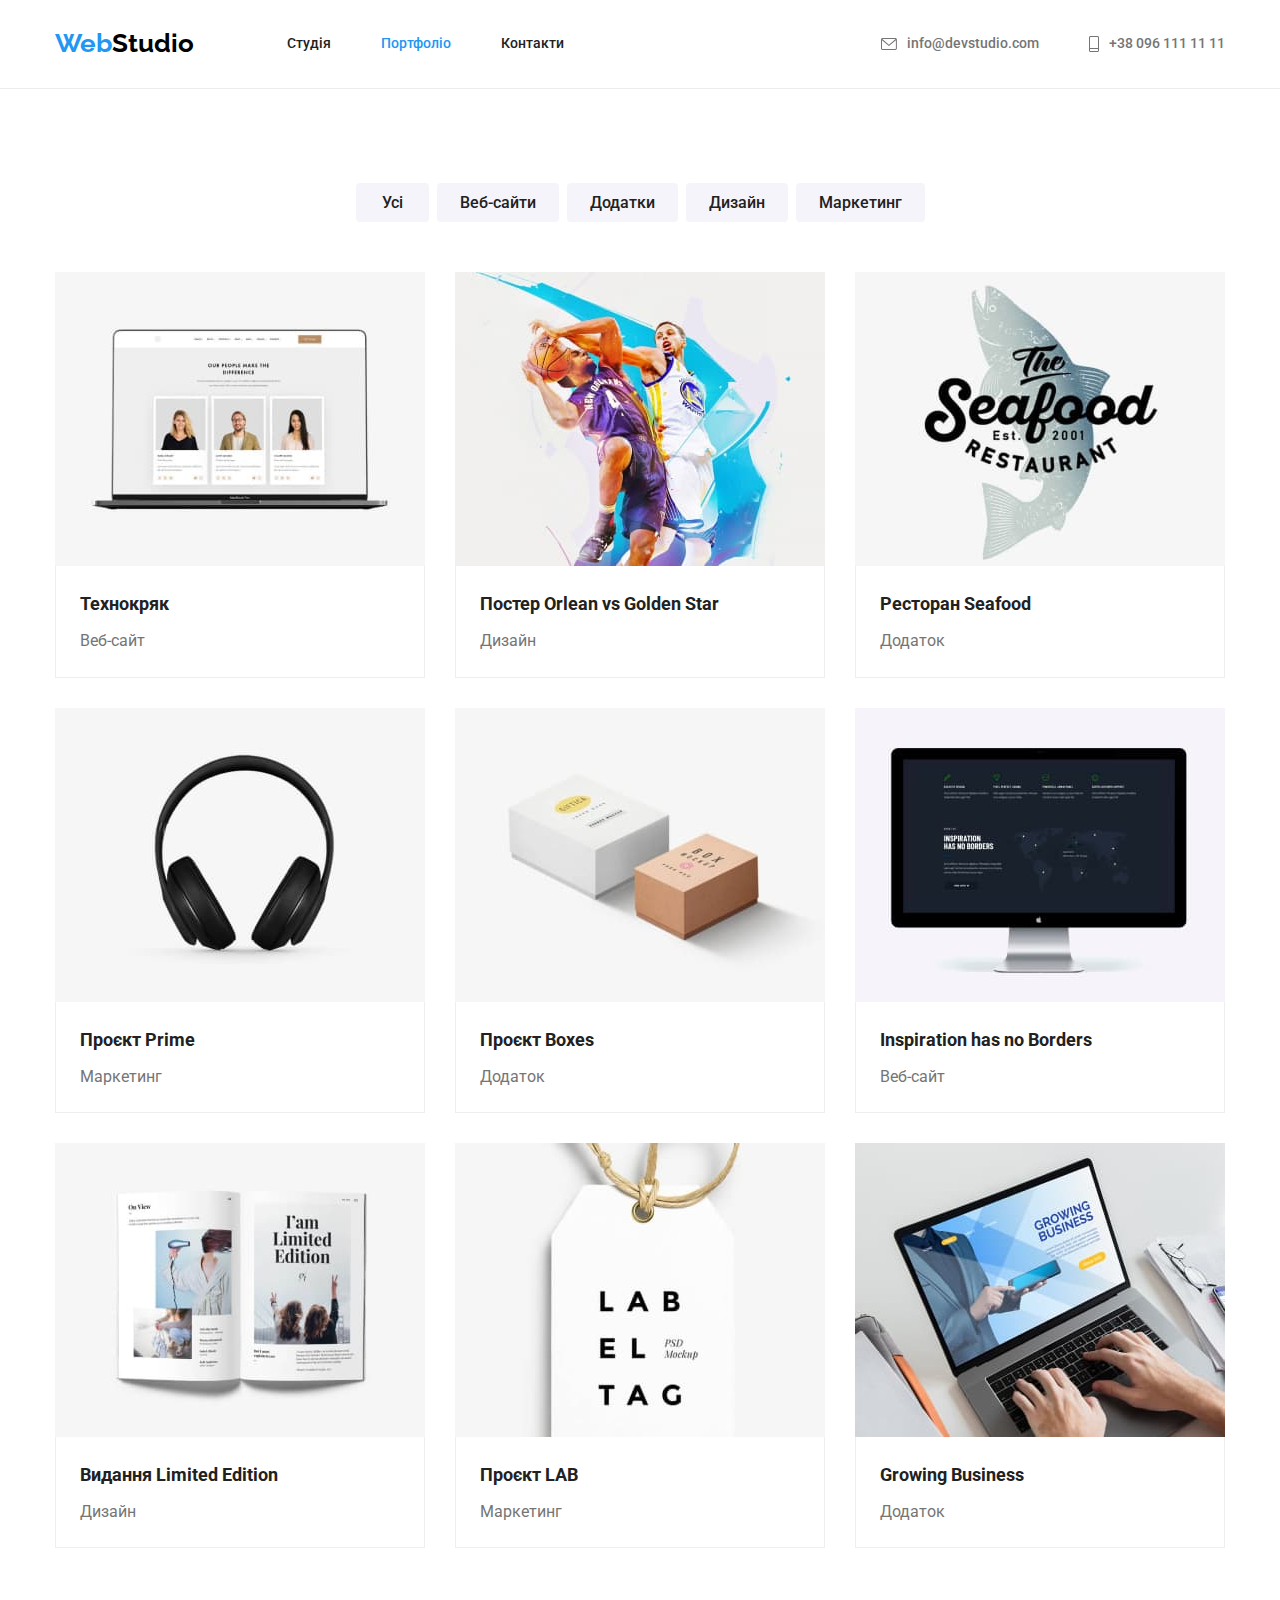
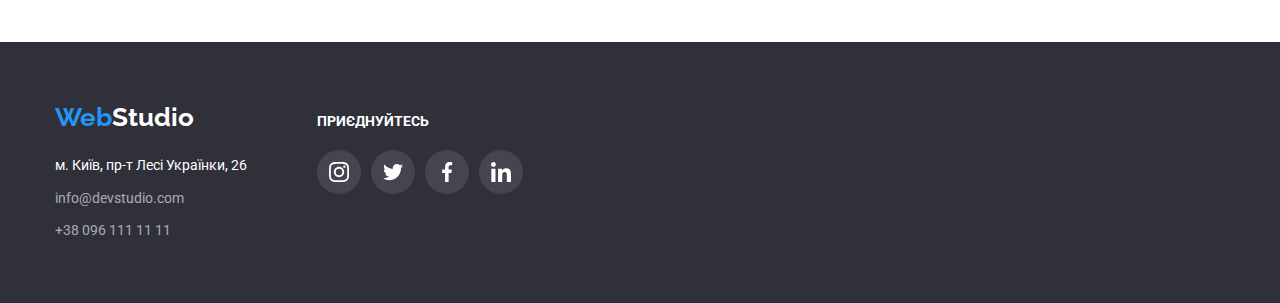
==== portfolio.html @ 83727e8a "new dz" ====
<!DOCTYPE html>
<html lang="uk">
  <head>
    <meta charset="UTF-8" />
    <meta http-equiv="X-UA-Compatible" content="IE=edge" />
    <meta name="viewport" content="width=device-width, initial-scale=1.0" />
    <link
      href="https://fonts.googleapis.com/css2?family=Raleway:wght@700&family=Roboto:wght@400;500;700;900&display=swap"
      rel="stylesheet"
    />
    <title>Document</title>
    <link
      rel="stylesheet"
      href="https://cdnjs.cloudflare.com/ajax/libs/modern-normalize/1.1.0/modern-normalize.min.css"
    />
    <link rel="stylesheet" href="./css/styles.css" />
  </head>
  <body>
    <header class="header">
      <div class="container heder-box">
        <nav class="nav-links">
          <a href="./index.html" class="logo header-logo" lang="en"
            >Web<span class="header-studio">Studio</span></a
          >
          <ul class="nav list">
            <li class="nav-item">
              <a href="./index.html" class="nav-link link">Студія</a>
            </li>
            <li class="nav-item">
              <a href="./portfolio.html" class="nav-link link current">Портфоліо</a>
            </li>
            <li class="nav-item last">
              <a href="#" class="nav-link link">Контакти</a>
            </li>
          </ul>
        </nav>
        <ul class="auth-nav list">
          <li class="auth-item">
            <a href="mailto:info@devstudio.com" class="header-emeil link"
              ><svg class="icon-emeil" width="16" height="12">
                <use href="./images/icons.svg#icon-konvert"></use></svg
              >info@devstudio.com</a
            >
          </li>
          <li class="auth-item-last">
            <a href="tel:+380961111111" class="header-tel link"
              ><svg class="icon-tel" width="10" height="16">
                <use href="./images/icons.svg#icon-Vector"></use></svg
              >+38 096 111 11 11</a
            >
          </li>
        </ul>
      </div>
    </header>

    <main>
      <section class="portfolio section">
        <div class="container">
          <h1 class="portfolio-title visually-hidden">Портфоліо</h1>
          <ul class="filter list">
            <li class="filter-item">
              <button type="button" class="filter-button">Усі</button>
            </li>
            <li class="filter-item">
              <button type="button" class="filter-button">Веб-сайти</button>
            </li>
            <li class="filter-item">
              <button type="button" class="filter-button">Додатки</button>
            </li>
            <li class="filter-item">
              <button type="button" class="filter-button">Дизайн</button>
            </li>
            <li class="filter-item">
              <button type="button" class="filter-button">Маркетинг</button>
            </li>
          </ul>
          <ul class="portfolio-links">
            <li class="portfolio-list">
              <a href="#" class="portfolio-link">
                <img
                  class="img"
                  src="./images/texnokr.jpg"
                  alt="Зображення двох жінок і одного чоловіка"
                  width="370"
                  height="294"
                />
                <div class="project">
                  <h2 class="project-title">Технокряк</h2>
                  <p class="project-text">Веб-сайт</p>
                </div>
              </a>
            </li>
            <li class="portfolio-list">
              <a href="#" class="portfolio-link">
                <img
                  class="img"
                  src="./images/poster.jpg"
                  alt="Два баскетболіста борються за м'яч"
                  width="370"
                  height="294"
                />
                <div class="project">
                  <h2 class="project-title">
                    Постер <span lang="en"> Orlean vs Golden Star</span>
                  </h2>
                  <p class="project-text">Дизайн</p>
                </div>
              </a>
            </li>
            <li class="portfolio-list">
              <a href="#" class="portfolio-link">
                <img
                  class="img"
                  src="./images/restor.jpg"
                  alt="Логотип ресторану риба"
                  width="370"
                  height="294"
                />
                <div class="project">
                  <h2 class="project-title">
                    Ресторан <span lang="en">Seafood</span>
                  </h2>
                  <p class="project-text">Додаток</p>
                </div>
              </a>
            </li>
            <li class="portfolio-list">
              <a href="#" class="portfolio-link">
                <img
                  class="img"
                  src="./images/prime.jpg"
                  alt="Бездротові чорні навушники"
                  width="370"
                  height="294"
                />
                <div class="project">
                  <h2 class="project-title">
                    Проєкт <span lang="en">Prime</span>
                  </h2>
                  <p class="project-text">Маркетинг</p>
                </div>
              </a>
            </li>
            <li class="portfolio-list">
              <a href="#" class="portfolio-link">
                <img
                  class="img"
                  src="./images/boxies.jpg"
                  alt="Дві коробки"
                  width="370"
                  height="294"
                />
                <div class="project">
                  <h2 class="project-title">
                    Проєкт <span lang="en">Boxes</span>
                  </h2>
                  <p class="project-text">Додаток</p>
                </div>
              </a>
            </li>
            <li class="portfolio-list">
              <a href="#" class="portfolio-link">
                <img
                  class="img"
                  src="./images/inspirat.jpg"
                  alt="Зображення карти світу на моніторі комп'ютера"
                  width="370"
                  height="294"
                />
                <div class="project">
                  <h2 class="project-title">
                    <span lang="en">Inspiration has no Borders</span>
                  </h2>
                  <p class="project-text">Веб-сайт</p>
                </div>
              </a>
            </li>
            <li class="portfolio-list">
              <a href="#" class="portfolio-link">
                <img
                  class="img"
                  src="./images/vudannja.jpg"
                  alt="Розгорнутий журнал"
                  width="370"
                  height="294"
                />
                <div class="project">
                  <h2 class="project-title">
                    Видання <span lang="en">Limited Edition</span>
                  </h2>
                  <p class="project-text">Дизайн</p>
                </div>
              </a>
            </li>
            <li class="portfolio-list">
              <a href="#" class="portfolio-link">
                <img
                  class="img"
                  src="./images/lab.jpg"
                  alt="Етикетка (бірка)"
                  width="370"
                  height="294"
                />
                <div class="project">
                  <h2 class="project-title">
                    Проєкт <span lang="en">LAB</span>
                  </h2>
                  <p class="project-text">Маркетинг</p>
                </div>
              </a>
            </li>
            <li class="portfolio-list">
              <a href="#" class="portfolio-link">
                <img
                  class="img"
                  src="./images/growing.jpg"
                  alt="Людина працює на ноутбуці"
                  width="370"
                  height="294"
                />
                <div class="project">
                  <h2 class="project-title">
                    <span lang="en">Growing Business</span>
                  </h2>
                  <p class="project-text">Додаток</p>
                </div>
              </a>
            </li>
          </ul>
        </div>
      </section>
    </main>

    <footer class="footer">
      <div class="container footer-flex">
        <div class="footer-contacts">
          <a href="./index.html" class="logo link" lang="en"
            >Web<span class="footer-studio">Studio</span></a
          >
          <address class="footer-address">
            <ul class="footer-list">
              <li class="address-item">
                <a
                  href="https://goo.gl/maps/CPtrU1FHBa2aNyZL9"
                  target="_blank"
                  rel="noopener noreferrer nofollow"
                  class="address-link"
                  >м. Київ, пр-т Лесі Українки, 26</a
                >
              </li>
              <li class="address-item">
                <a
                  href="mailto:info@devstudio.com"
                  class="footer-emeil footer-link"
                  >info@devstudio.com</a
                >
              </li>
              <li class="address-item">
                <a href="tel:+380961111111" class="footer-tel footer-link"
                  >+38 096 111 11 11</a
                >
              </li>
            </ul>
          </address>
        </div>
        <div class="net">
          <p class="net-title">Приєднуйтесь</p>
          <ul class="net-list">
            <li class="net-item">
              <a href="#" class="net-link">
                <svg class="icon-net" width="20px" height="20px">
                  <use href="./images/icons.svg#icon-instagram2"></use>
                </svg>
              </a>
            </li>
            <li class="net-item">
              <a href="#" class="net-link">
                <svg class="icon-net" width="20px" height="20px">
                  <use href="./images/icons.svg#icon-twitter1"></use>
                </svg>
              </a>
            </li>
            <li class="net-item">
              <a href="#" class="net-link">
                <svg class="icon-net" width="20px" height="20px">
                  <use href="./images/icons.svg#icon-facebook1"></use>
                </svg>
              </a>
            </li>
            <li class="net-item">
              <a href="#" class="net-link">
                <svg class="icon-net" width="20px" height="20px">
                  <use href="./images/icons.svg#icon-linkedin1"></use>
                </svg>
              </a>
            </li>
          </ul>
        </div>
      </div>
    </footer>
  </body>
</html>
---- css/styles.css ----
:root {
  --primary-text-color: #757575;
  --title-text-color: #212121;
  --secondary-text-color: #000000;
  --accent-color: #2196f3;
  --primary-background-color: #ffffff;
  --secondary-background-color: #2f303a;
  --section-background-color: #f5f4fa;
  --button-background-color: #188ce8;
  --footer-text-color: rgba(255, 255, 255, 0.6);
  --border-bottom: #ececec;
  --border-color: #eeeeee;
  --section-bc-cl: #f5f5f5;
  --net-background-color: rgba(255, 255, 255, 0.1);
  --inner-border: #afb1b8;
  --net-color: #afb1b8;
}

body {
  color: var(--primary-text-color);
  background-color: var(--primary-background-color);

  font-family: "Roboto", sans-serif;
  font-size: 14px;
  line-height: 1.7;
}

/*container*/
.container {
  width: 1200px;
  align-items: center;
  padding-left: 15px;
  padding-right: 15px;
  margin-left: auto;
  margin-right: auto;
}

.section {
  margin: 0;
  padding-top: 94px;
  padding-bottom: 94px;
}

h1,
h2,
h3,
p,
ul {
  margin: 0px;
  padding: 0px;
}

/*header*/
.header {
  background-color: var(--primary-background-color);
  border-bottom: 1px solid var(--border-bottom);
}

.heder-box {
  display: flex;
  justify-content: space-between;
  align-items: center;
  margin: auto;
}

/*logo*/
.logo {
  color: var(--accent-color);
  text-decoration: none;

  font-family: "Raleway", sans-serif;
  font-weight: 700;
  font-size: 26px;
  line-height: 1.19;
}

.header-logo {
  margin-right: 93px;
}

.header-studio {
  color: var(--secondary-text-color);
}

/*nav list*/
.nav {
  display: flex;
  margin-left: 0;
}

.list {
  list-style: none;
  padding: 0;
  margin: 0;
}

.nav-item {
  margin-right: 50px;
}

.nav-links {
  color: var(--title-text-color);
  font-weight: 500;
  line-height: 1.14;

  display: flex;
  justify-content: space-between;
  align-items: center;
}

.nav-link {
  display: flex;
  padding: 32px 0;
  color: var(--title-text-color);
  text-decoration: none;
}

.link {
  color: var(--title-text-color);
  text-decoration: none;
}

.link:hover {
  color: var(--accent-color);
}

.link:focus {
  color: var(--accent-color);
}

.link:active {
  color: var(--accent-color);
}

.link.current {
  color: var(--accent-color);
}

.auth-nav {
  display: flex;
  margin-left: auto;
}

.auth-item {
  margin-right: 50px;
}

.auth-item-last {
  margin-right: 0;
}

.header-emeil,
.header-tel {
  display: flex;
  align-items: center;
  color: var(--primary-text-color);
  font-weight: 500;
  padding: 32px 0;
}

.icon-emeil,
.icon-tel {
  margin-right: 10px;
  fill: currentColor;
}

/* hero */

.hero {
  max-width: 1600px;
  height: 600px;
  margin: 0 auto;
  background-color: var(--secondary-background-color);
  padding-top: 200px;
  padding-bottom: 200px;
  text-align: center;

  background-image: linear-gradient(
      to right,
      rgba(47, 48, 58, 0.4),
      rgba(47, 48, 58, 0.4)
    ),
    url("../images/hero.jpg");
  background-size: auto;
  background-position: center;
  background-repeat: no-repeat;
}

.hero-title {
  color: var(--primary-background-color);

  font-weight: 900;
  font-size: 44px;
  line-height: 1.36;

  text-transform: uppercase;

  padding: 0;
  margin: 0 auto 30px auto;
  width: 700px;
}

/* button */
.button {
  display: inline-block;
  border: 1px solid transparent;
  border-radius: 4px;
  padding: 10px 32px;
  min-width: 216px;

  background-color: var(--accent-color);
  color: var(--primary-background-color);

  font-weight: 700;
  font-size: 16px;
  line-height: 1.88;
  text-align: center;
}

.button {
  cursor: pointer;
}

.button:hover {
  background-color: var(--button-background-color);
}

.button:focus {
  background-color: var(--button-background-color);
}

.button:active {
  background-color: var(--button-background-color);
}

/*features*/
.features-list {
  display: flex;
}
.features-cards {
  width: 270px;
  height: 120px;
  display: flex;
  justify-content: center;
  align-items: center;
  background-color: var(--section-background-color);
  margin-bottom: 30px;
}

.features-list .features-item {
  min-width: 270px;
}

.features-item {
  margin-top: 0;
  margin-bottom: 0;
  margin-right: 30px;
}

.feature.list-title {
  color: var(--title-text-color);

  font-weight: 700;
  font-size: 14px;
  line-height: 1.14;
}

.list-title {
  color: var(--title-text-color);

  text-transform: uppercase;
  margin-bottom: 10px;
  font-size: 14px;
}

/*works*/
.works {
  padding-top: 0;
}

.works-list {
  display: flex;
}

.img {
  display: block;
  max-width: 100%;
  height: auto;
}

.works-item {
  margin-top: 0;
  margin-bottom: 0;
  margin-right: 30px;
}

/*teame*/
.teame {
  background-color: var(--section-background-color);
}

.teame-list {
  display: flex;
}

.teame-item {
  background-color: var(--primary-background-color);
  width: 270px;
  list-style: none;
  margin-top: 0;
  margin-bottom: 0;
  margin-right: 30px;

  box-shadow: 0px 1px 3px rgba(0, 0, 0, 0.12), 0px 1px 1px rgba(0, 0, 0, 0.14),
    0px 2px 1px rgba(0, 0, 0, 0.2);
  border-radius: 0px 0px 4px 4px;
  border: 1px solid transparent;
}

.last {
  margin-right: 0;
}

.name {
  color: var(--title-text-color);

  font-weight: 500;
  font-size: 16px;
  line-height: 1.19;

  margin-top: 0;
  margin-bottom: 10px;
}

.profession {
  font-size: 16px;
  line-height: 1.19;

  margin-bottom: 0;
}

.team-container {
  width: 270px;
  text-align: center;
  padding: 30px;
}

.icon-list {
  display: flex;
  gap: 10px;
  margin-top: 16px;
}

.icon-item {
  list-style: none;
}

.icon-link {
  width: 44px;
  height: 44px;
  display: flex;
  justify-content: center;
  align-items: center;
  border-radius: 50%;
  background-color: var(--primary-background-color);
  color: var(--net-color);
}

.icon-net {
  fill: currentColor;
}

.icon-link:hover,
.icon-link:focus {
  color: var(--primary-background-color);
  background-color: var(--accent-color);
}

/*title h2*/
.title {
  color: var(--title-text-color);

  font-weight: 700;
  font-size: 36px;
  line-height: 1.17;
  text-align: center;
  margin-bottom: 50px;
}

/*clients*/
.clients {
  background-color: var(--primary-background-color);
}

.client-logo {
  display: flex;
  gap: 30px;
  justify-content: center;
}

.client-item {
  list-style: none;
  width: 170px;
  height: 92px;
}

.client-link {
  color: var(--net-color);
  display: flex;
  width: 100%;
  height: 100%;
  justify-content: center;
  align-items: center;
  border-radius: 4px;
  border: 1px solid var(--inner-border);
}

.icon-client {
  fill: currentColor;
}

.client-link:hover,
.client-link:focus {
  color: var(--accent-color);
  border: 1px solid var(--accent-color);
}

/*Приховані заголовки*/
.visually-hidden {
  position: absolute;
  white-space: nowrap;
  width: 1px;
  height: 1px;
  overflow: hidden;
  border: 0;
  padding: 0;
  clip: rect(0 0 0 0);
  clip-path: inset(50%);
  margin: -1px;
}

/*net*/
.net-title {
  color: var(--primary-background-color);
  text-transform: uppercase;
  font-family: "Roboto", sans-serif;
  font-weight: 700;
  font-size: 14px;
  line-height: calc(16.41/14);
}

.net-list {
  display: flex;
  gap: 10px;
  margin-top: 20px;
}

.net-item {
  list-style: none;
}

.net-link {
  width: 44px;
  height: 44px;
  display: flex;
  justify-content: center;
  align-items: center;
  border-radius: 50%;
  background-color: var(--net-background-color);
  color: var(--primary-background-color);
}

.net-link:hover,
.net-link:focus {
  background-color: var(--accent-color);
}

/*footer*/
.footer {
  background-color: var(--secondary-background-color);
  padding-top: 60px;
  padding-bottom: 60px;
}

.footer-flex {
  display: flex;
  gap: 70px;
  align-items: baseline;
}

.lists {
  margin-top: 60px;
  margin-bottom: 60px;
}

.logo {
  color: var(--accent-color);
  text-decoration: none;
}

.footer-studio {
  color: var(--primary-background-color);
}

.footer-list {
  list-style: none;
}

.address-link {
  color: var(--primary-background-color);
  font-family: "Roboto", sans-serif;
  font-style: normal;
  font-weight: 400;
  font-size: 14px;
  line-height: 1.7;
  text-decoration: none;
}

.footer-link {
  color: var(--footer-text-color);
  font-style: normal;
  text-decoration: none;
}
.footer-emeil:hover,
.footer-tel:hover {
  color: var(--footer-text-color);
}

.footer-emeil:hover,
.footer-tel:hover {
  color: var(--accent-color);
}

.footer-emeil:focus,
.footer-tel:focus {
  color: var(--accent-color);
}

.address-item:not(:first-child) {
  margin-top: 9px;
}

.footer-address {
  margin-top: 20px;
}

/*portfolio.html*/
.portfolio {
  margin: 0;
}

.filter {
  display: flex;
  gap: 8px;
  justify-content: center;
  margin-bottom: 50px;
}

/*button portfolio*/
.filter-button {
  display: inline;
  border: 1px solid transparent;
  border-radius: 4px;
  padding: 6px 22px;
  min-width: 73px;

  background-color: var(--section-background-color);
  color: var(--title-text-color);

  font-family: inherit;
  font-weight: 500;
  font-size: 16px;
  line-height: 1.6;
}

.filter-button {
  cursor: pointer;
}

.filter-button:hover {
  background-color: var(--accent-color);
  color: var(--primary-background-color);

  box-shadow: 0px 2px rgba(0, 0, 0, 0.12), 0px 1px rgba(0, 0, 0, 0.08), 0px
    3px rgba(0, 0, 0, 0.1);
}

.filter-button:focus {
  background-color: var(--accent-color);
  color: var(--primary-background-color);

  box-shadow: 0px 2px rgba(0, 0, 0, 0.12), 0px 1px rgba(0, 0, 0, 0.08), 0px
  3px rgba(0, 0, 0, 0.1);
}
.filter-button:active {
  background-color: var(--accent-color);
  color: var(--primary-background-color);
}

.current.button {
  font-family: inherit;
  font-weight: 500;
  font-size: 16px;
  line-height: 1.6;
}

.portfolio-links {
  list-style: none;

  display: flex;
  flex-wrap: wrap;
  margin-right: -30px;
  margin-bottom: -30px;
}

/*.portfolio.link {

 }

 .portfolio.link:hover {
    
}

 .portfolio.link:focus {
    
}

.portfolio.link:active {
    
}*/

.filter-item {
  margin: 0;
}

.portfolio-list {
  margin-right: 30px;
  margin-bottom: 30px;
}

.portfolio-link {
  display: block;
  color: var(--title-text-color);
  text-decoration: none;
}

.portfolio-link:hover,
.portfolio-link:focus {
  box-shadow: 0px 1px 1px rgba(0, 0, 0, 0.12), 0px 4px 4px rgba(0, 0, 0, 0.06),
    1px 4px 6px rgba(0, 0, 0, 0.16);
}

.portfolio-title {
}

.project {
  width: 370px;
  padding: 20px 24px;
  border: 1px solid var(--border-color);
  border-top: none;
}

.project-title {
  font-weight: 700;
  font-size: 18px;
  line-height: 2;
  margin-bottom: 4px;
}

.project-text {
  color: var(--primary-text-color);
  font-size: 16px;
  line-height: 1.89;
}
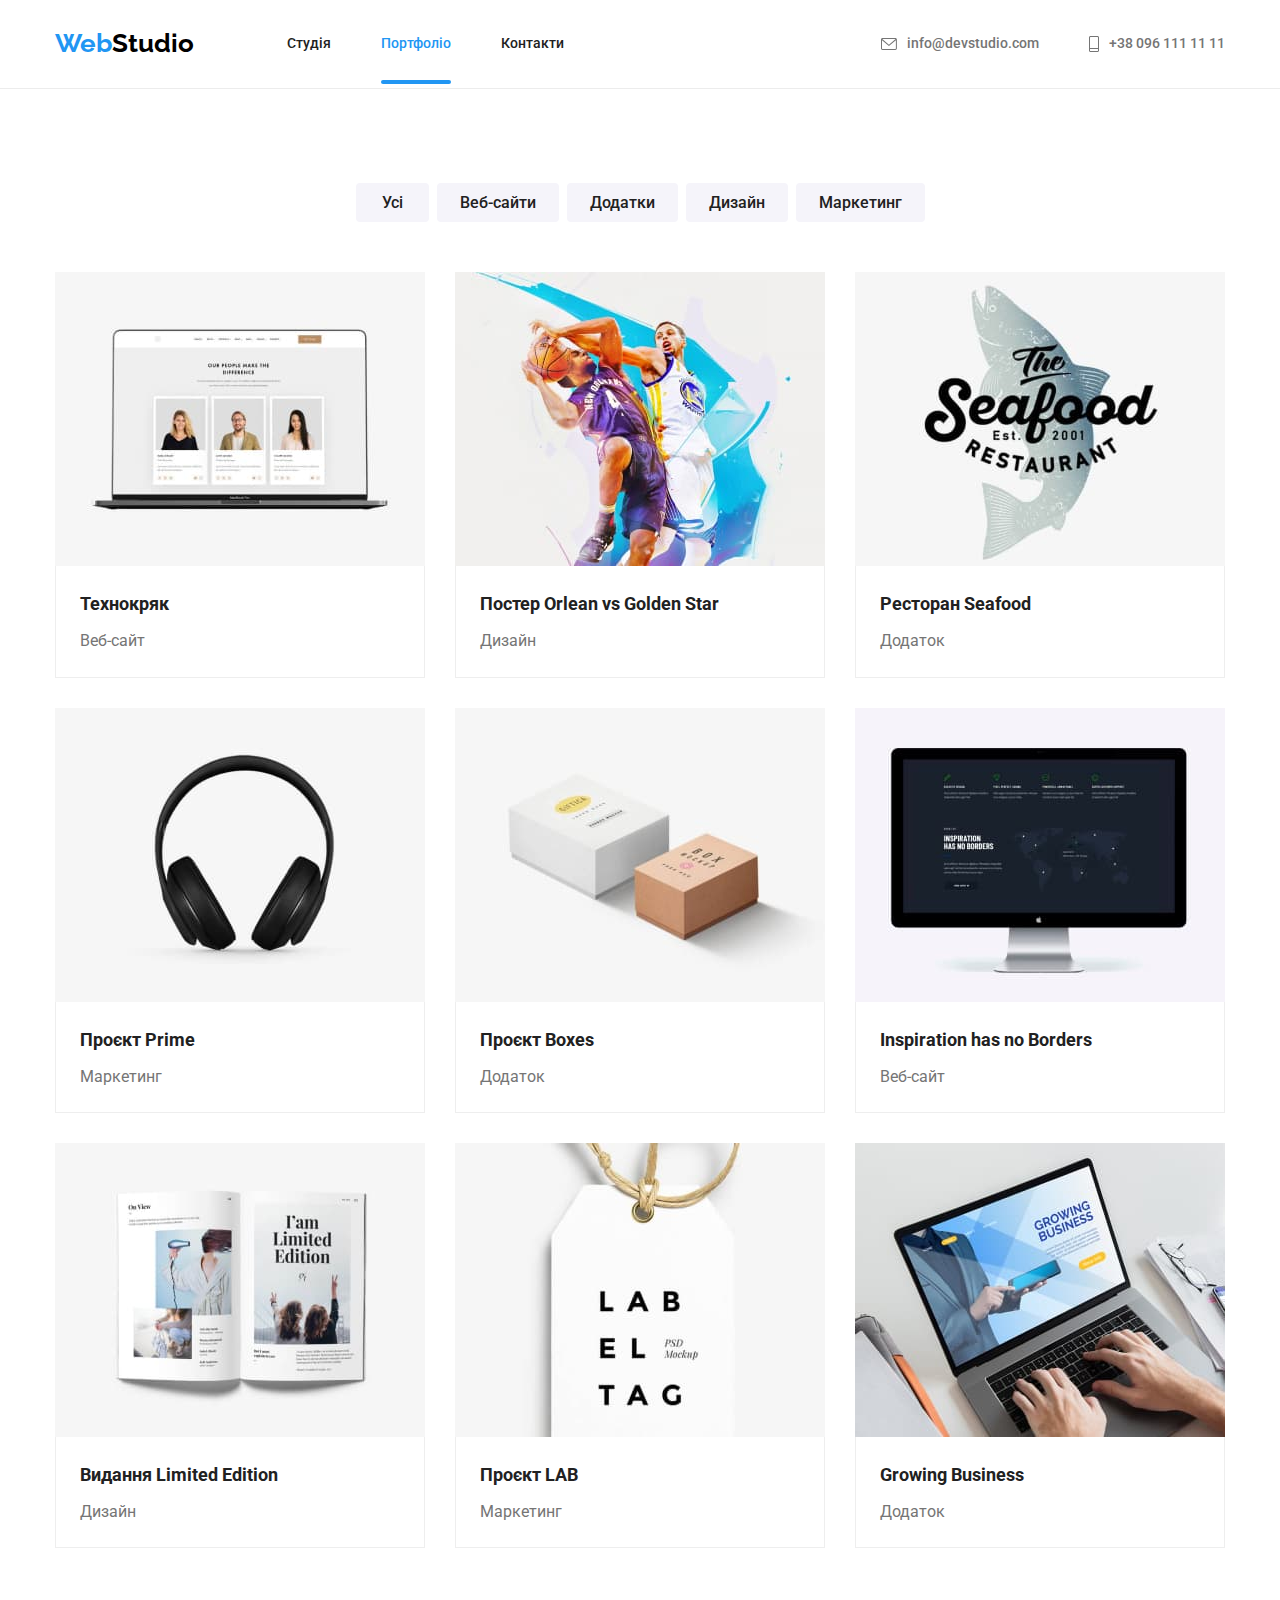
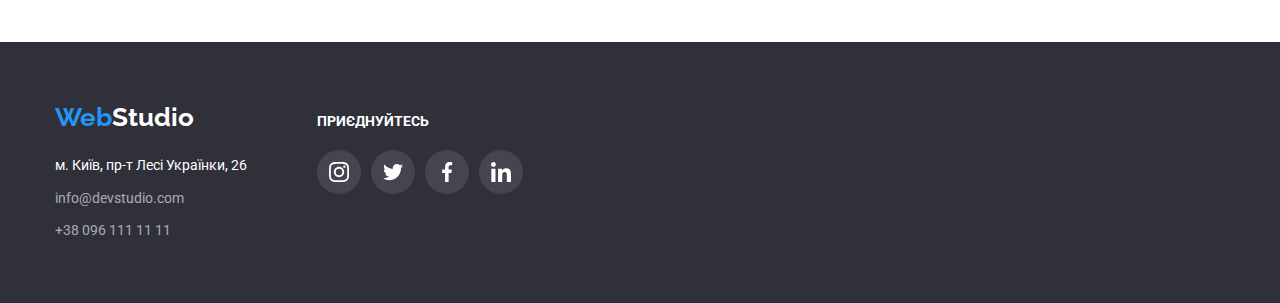
==== commit 92e665e4: "overlay?" ====
--- a/portfolio.html
+++ b/portfolio.html
@@ -27,7 +27,9 @@
               <a href="./index.html" class="nav-link link">Студія</a>
             </li>
             <li class="nav-item">
-              <a href="./portfolio.html" class="nav-link link current">Портфоліо</a>
+              <a href="./portfolio.html" class="nav-link link current"
+                >Портфоліо</a
+              >
             </li>
             <li class="nav-item last">
               <a href="#" class="nav-link link">Контакти</a>
@@ -77,13 +79,22 @@
           <ul class="portfolio-links">
             <li class="portfolio-list">
               <a href="#" class="portfolio-link">
-                <img
-                  class="img"
-                  src="./images/texnokr.jpg"
-                  alt="Зображення двох жінок і одного чоловіка"
-                  width="370"
-                  height="294"
-                />
+                <div class="portfolio-overlay">
+                  <img
+                    class="img"
+                    src="./images/texnokr.jpg"
+                    alt="Зображення двох жінок і одного чоловіка"
+                    width="370"
+                    height="294"
+                  />
+                  <div class="text-overlay">
+                  <p class="text-cards">
+                    Ресурс пропонує комплексні пропозиції з різним рівнем
+                    функціоналу та сервісів. Все це дозволить відвідувачу
+                    отримати вичерпні відомості про компанію чи приватну особу.
+                  </p>
+                </div>
+              </div>
                 <div class="project">
                   <h2 class="project-title">Технокряк</h2>
                   <p class="project-text">Веб-сайт</p>
--- a/css/styles.css
+++ b/css/styles.css
@@ -14,6 +14,7 @@
   --net-background-color: rgba(255, 255, 255, 0.1);
   --inner-border: #afb1b8;
   --net-color: #afb1b8;
+  --background-color-overlay: rgba(33, 150, 243, 0.9);
 }
 
 body {
@@ -109,15 +110,32 @@
 }
 
 .nav-link {
+  position: relative;
+
   display: flex;
   padding: 32px 0;
   color: var(--title-text-color);
   text-decoration: none;
 }
+.current::after {
+  content: "";
+
+  position: absolute;
+
+  display: block;
+  width: 100%;
+  height: 4px;
+  bottom: 0;
+  left: 0;
+  background-color: var(--accent-color);
+  border-radius: 2px;
+}
 
 .link {
   color: var(--title-text-color);
   text-decoration: none;
+
+  transition: color 250ms cubic-bezier(0.4, 0, 0.2, 1);
 }
 
 .link:hover {
@@ -215,6 +233,8 @@
   font-size: 16px;
   line-height: 1.88;
   text-align: center;
+
+  transition: background-color 250ms cubic-bezier(0.4, 0, 0.2, 1);
 }
 
 .button {
@@ -364,6 +384,8 @@
   border-radius: 50%;
   background-color: var(--primary-background-color);
   color: var(--net-color);
+
+  transition: background-color 250ms cubic-bezier(0.4, 0, 0.2, 1);
 }
 
 .icon-net {
@@ -413,6 +435,8 @@
   align-items: center;
   border-radius: 4px;
   border: 1px solid var(--inner-border);
+
+  transition: color 250ms cubic-bezier(0.4, 0, 0.2, 1);
 }
 
 .icon-client {
@@ -446,7 +470,7 @@
   font-family: "Roboto", sans-serif;
   font-weight: 700;
   font-size: 14px;
-  line-height: calc(16.41/14);
+  line-height: calc(16.41 / 14);
 }
 
 .net-list {
@@ -468,6 +492,8 @@
   border-radius: 50%;
   background-color: var(--net-background-color);
   color: var(--primary-background-color);
+
+  transition: background-color 250ms cubic-bezier(0.4, 0, 0.2, 1);
 }
 
 .net-link:hover,
@@ -520,6 +546,8 @@
   color: var(--footer-text-color);
   font-style: normal;
   text-decoration: none;
+
+  transition: color 250ms cubic-bezier(0.4, 0, 0.2, 1);
 }
 .footer-emeil:hover,
 .footer-tel:hover {
@@ -571,6 +599,8 @@
   font-weight: 500;
   font-size: 16px;
   line-height: 1.6;
+
+  transition: background-color 250ms cubic-bezier(0.4, 0, 0.2, 1);
 }
 
 .filter-button {
@@ -581,16 +611,16 @@
   background-color: var(--accent-color);
   color: var(--primary-background-color);
 
-  box-shadow: 0px 2px rgba(0, 0, 0, 0.12), 0px 1px rgba(0, 0, 0, 0.08), 0px
-    3px rgba(0, 0, 0, 0.1);
+  box-shadow: 0px 2px rgba(0, 0, 0, 0.12), 0px 1px rgba(0, 0, 0, 0.08),
+    0px 3px rgba(0, 0, 0, 0.1);
 }
 
 .filter-button:focus {
   background-color: var(--accent-color);
   color: var(--primary-background-color);
 
-  box-shadow: 0px 2px rgba(0, 0, 0, 0.12), 0px 1px rgba(0, 0, 0, 0.08), 0px
-  3px rgba(0, 0, 0, 0.1);
+  box-shadow: 0px 2px rgba(0, 0, 0, 0.12), 0px 1px rgba(0, 0, 0, 0.08),
+    0px 3px rgba(0, 0, 0, 0.1);
 }
 .filter-button:active {
   background-color: var(--accent-color);
@@ -642,6 +672,8 @@
   display: block;
   color: var(--title-text-color);
   text-decoration: none;
+
+  transition: color 250ms cubic-bezier(0.4, 0, 0.2, 1);
 }
 
 .portfolio-link:hover,
@@ -651,6 +683,37 @@
 }
 
 .portfolio-title {
+}
+
+.portfolio-overlay {
+  position: relative;
+  overflow: hidden;
+}
+
+.text-overlay {
+  
+  position: absolute;
+  top: 0;
+  left: 0;
+  width: 100%;
+  height: 100%;
+  background-color: var(--background-color-overlay);
+  transform: translateY(100%);
+
+  transition: transform 250ms cubic-bezier(0.4, 0, 0.2, 1);
+}
+
+.text-cards {
+  font-weight: 400;
+  font-size: 18px;
+  line-height: calc(28 / 18);
+  color: var(--primary-background-color);
+  padding: 63px 24px;
+  margin: 0;
+  }
+
+.portfolio-list:hover .portfolio-overlay::before {
+  transform: translateY(0);
 }
 
 .project {
